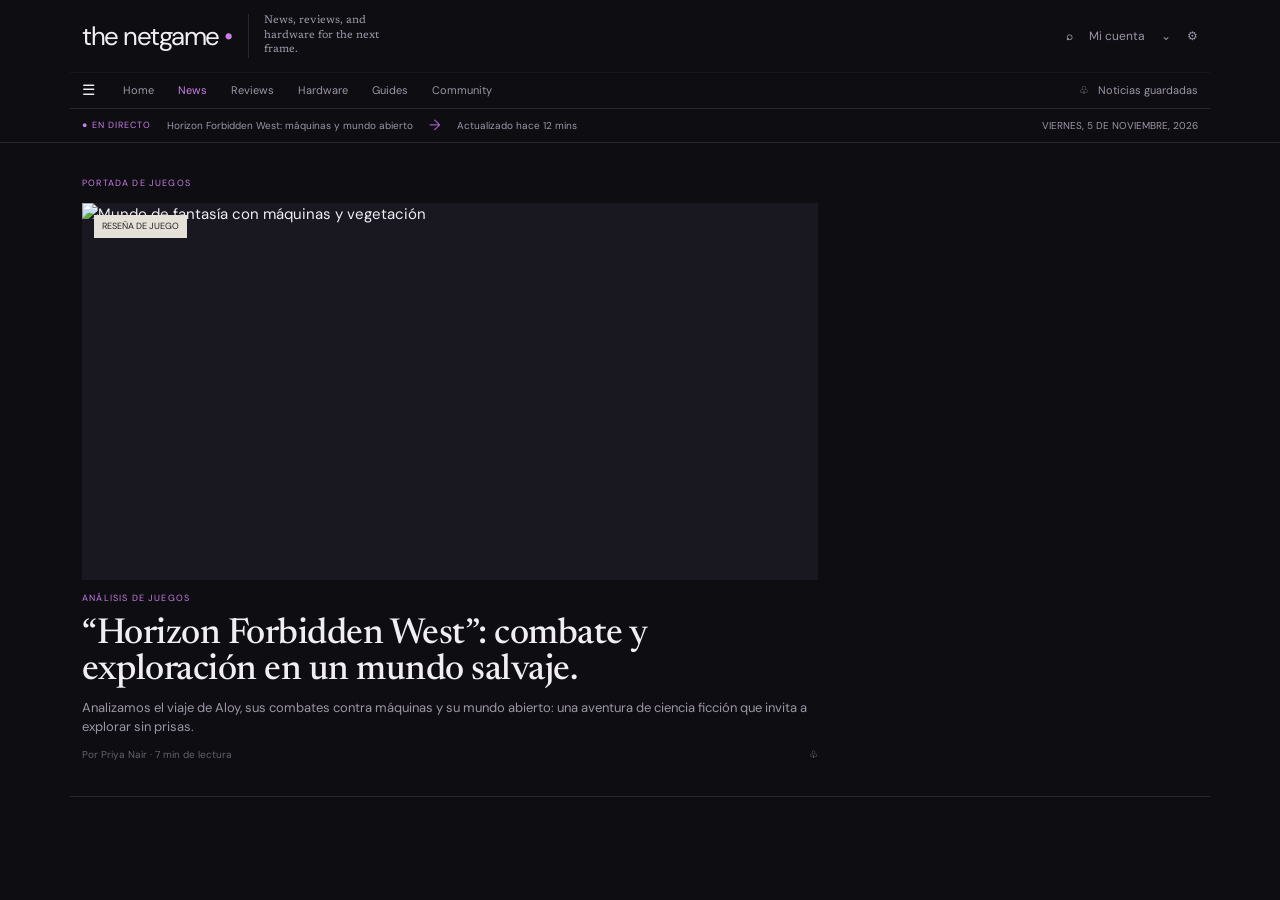
==== noticias.html @ 0d43a24c "feat(cosa no funcional)" ====
<!DOCTYPE html>
<html lang="es">
<head>
  <meta charset="UTF-8" />
  <meta name="viewport" content="width=device-width, initial-scale=1.0" />
  <meta name="description" content="Noticias, análisis y reviews de videojuegos y hardware." />
  <title>the netgame · Noticias y reviews</title>
  <link href="https://cdn.jsdelivr.net/npm/bootstrap@5.3.3/dist/css/bootstrap.min.css" rel="stylesheet" />
  <link rel="preconnect" href="https://fonts.googleapis.com" />
  <link rel="preconnect" href="https://fonts.gstatic.com" crossorigin />
  <link href="https://fonts.googleapis.com/css2?family=DM+Sans:wght@400;500;600;700&family=Newsreader:opsz,wght@6..72,400;6..72,500;6..72,600&display=swap" rel="stylesheet" />
  <link rel="stylesheet" href="styles/style.css" />
</head>
<body>
    <header class="site-header">
        <div class="topbar container d-flex align-items-center gap-3">
        <a class="brand" href="#">the netgame <span>•</span></a>
        <p class="brand-note">News, reviews, and<br />hardware for the next<br />frame.</p>
        <div class="header-actions d-flex align-items-center gap-3 ms-auto">
            <button class="icon-button" aria-label="Buscar">⌕</button>
            <a href="#">Mi cuenta</a>
            <span>⌄</span>
            <span>⚙</span>
        </div>
        </div>
        <nav class="main-nav container d-flex align-items-center gap-4">
        <button class="menu-button" aria-label="Abrir menú">☰</button>
        <a href="#">Home</a>
        <a class="active" href="#">News</a>
        <a href="#">Reviews</a>
        <a href="#">Hardware</a>
        <a href="#">Guides</a>
        <a href="#">Community</a>
        <a class="saved" href="#">♧ &nbsp; Noticias guardadas</a>
        </nav>
        <div class="ticker container d-flex align-items-center gap-3">
        <span class="live">● EN DIRECTO</span>
        <span>Horizon Forbidden West: máquinas y mundo abierto</span>
        <span class="ticker-arrow">→</span>
        <span>Actualizado hace 12 mins</span>
        <time>VIERNES, 5 DE NOVIEMBRE, 2026</time>
        </div>
    </header>
    
    <main class="container">
        <section class="hero-layout section row g-4">
        <article class="hero-story col-lg-8">
            <p class="eyebrow">PORTADA DE JUEGOS</p>
            <a href="#" class="image-link">
            <div class="hero-image image-frame">
                <img src="https://picsum.photos/seed/horizon-world/1200/620" alt="Mundo de fantasía con máquinas y vegetación" />
                <span class="image-tag">RESEÑA DE JUEGO</span>
            </div>
            </a>
            <p class="category">ANÁLISIS DE JUEGOS</p>
            <h1>“Horizon Forbidden West”: combate y exploración en un mundo salvaje.</h1>
            <p class="summary">Analizamos el viaje de Aloy, sus combates contra máquinas y su mundo abierto: una aventura de ciencia ficción que invita a explorar sin prisas.</p>
            <p class="byline">Por Priya Nair · 7 min de lectura <span>♧</span></p>
            </article>
        </section>
    </main>   
</html>
---- styles/style.css ----
:root {
  --bg: #0e0d12;
  --surface: #19171f;
  --surface-light: #272331;
  --text: #f0edf3;
  --muted: #9c96a7;
  --faint: #666170;
  --line: #292630;
  --purple: #a45bc4;
  --purple-light: #c97ee7;
  --sans: "DM Sans", Arial, sans-serif;
  --serif: "Newsreader", Georgia, serif;
}

* { box-sizing: border-box; }
html { scroll-behavior: smooth; }
body { margin: 0; background: var(--bg); color: var(--text); font-family: var(--sans); font-size: 15px; }
a { color: inherit; text-decoration: none; }
a:hover { color: var(--purple-light); }
button, input { font: inherit; }
.site-header { border-bottom: 1px solid var(--line); }
.topbar { min-height: 72px; }
.brand { font-size: 26px; letter-spacing: -1.5px; white-space: nowrap; }
.brand span, .live, .category, .eyebrow { color: var(--purple-light); }
.brand-note { border-left: 1px solid var(--line); color: var(--muted); font: 11px/1.35 var(--serif); margin: 0; padding-left: 15px; }
.header-actions { color: var(--muted); font-size: 12px; }
.icon-button, .menu-button { background: none; border: 0; color: var(--text); cursor: pointer; padding: 0; }
.main-nav { border-top: 1px solid #17161b; min-height: 36px; font-size: 11px; color: var(--muted); }
.menu-button { font-size: 15px; margin-right: 4px; }
.main-nav .active { color: var(--purple-light); }
.saved { margin-left: auto; }
.ticker { border-top: 1px solid var(--line); color: var(--muted); font-size: 10px; min-height: 34px; }
.live { font-size: 9px; letter-spacing: .12em; white-space: nowrap; }
.ticker-arrow { color: var(--purple); font-size: 15px; }
.ticker time { margin-left: auto; }
.section { border-bottom: 1px solid var(--line); padding: 34px 0; }
.eyebrow, .category, .meta, .footer-title { font-size: 9px; letter-spacing: .13em; margin: 0 0 12px; }
.image-frame { background: var(--surface); overflow: hidden; position: relative; }
.image-frame img { display: block; height: 100%; object-fit: cover; transition: transform .35s ease; width: 100%; }
.image-link:hover img { transform: scale(1.025); }
.hero-image { aspect-ratio: 1.95 / 1; }
.image-tag { background: #e6e1d8; color: #242025; font-size: 9px; left: 12px; padding: 5px 8px; position: absolute; top: 12px; }
.hero-story h1 { font: 500 clamp(28px, 2.8vw, 40px)/1 var(--serif); letter-spacing: -.5px; margin: 0 0 10px; max-width: 800px; }
.summary { color: var(--muted); font-size: 13px; line-height: 1.45; margin: 0 0 10px; max-width: 800px; }
.byline { color: var(--faint); font-size: 10px; margin: 0; }
.byline span, .byline i { color: var(--muted); float: right; font-style: normal; }
.category { color: var(--purple-light); margin-top: 12px; }
.news-rail { border-left: 1px solid var(--line); padding-left: 27px; }
.rail-heading { align-items: baseline; display: flex; justify-content: space-between; margin-bottom: 8px; }
.rail-heading h2, .section-heading h2 { font-size: 18px; font-weight: 500; margin: 0; }
.rail-story { border-bottom: 1px solid var(--line); padding: 10px 0 13px; }
.rail-story .meta { color: var(--faint); margin-bottom: 7px; }
.meta b { color: var(--purple); font-weight: 500; margin-left: 8px; }
.rail-story h3 { font: 400 18px/1.05 var(--serif); margin: 0; }
.more-link { color: var(--purple-light); display: inline-block; font-size: 10px; margin-top: 12px; }
.rail-note { background: var(--surface); margin-top: 15px; padding: 15px 14px; }
.rail-note .category { margin: 0 0 8px; }
.rail-note h3 { font: 400 18px/1.05 var(--serif); margin: 0 0 9px; }
.rail-note p:not(.category) { color: var(--muted); font-size: 10px; line-height: 1.4; margin: 0 0 8px; }
.rail-note span { color: var(--faint); font-size: 9px; }
.section-heading { align-items: center; border-left: 2px solid var(--purple-light); display: flex; justify-content: space-between; padding-left: 9px; }
.section-heading a { color: var(--purple-light); font-size: 10px; }
.filters { display: flex; flex-wrap: wrap; gap: 7px; margin: 15px 0; }
.filters a { border: 1px solid #39343f; border-radius: 20px; color: var(--muted); font-size: 9px; padding: 5px 12px; }
.filters .selected { background: #30243c; border-color: var(--purple); color: var(--purple-light); }
.card-image { aspect-ratio: 1.75 / 1; }
.game-card h3 { font: 400 18px/1.05 var(--serif); margin: 0 0 8px; }
.game-card > p:not(.category) { color: var(--muted); font-size: 11px; line-height: 1.4; margin: 0 0 9px; }
.split-feature { padding: 16px 0; }
.split-copy { background: var(--surface); padding: 45px 32px; }
.split-copy .category { margin: 0 0 13px; }
.split-copy h2 { font: 400 clamp(25px, 2.6vw, 36px)/.98 var(--serif); margin: 0 0 17px; }
.split-copy > p:not(.category) { color: var(--muted); font-size: 12px; line-height: 1.45; max-width: 500px; }
.split-copy .more-link { float: right; }
.split-image { min-height: 280px; }
.trends { align-items: center; display: flex; gap: 20px; padding: 0 0 30px; color: var(--purple-light); font-size: 10px; }
.trends span { color: var(--faint); font-size: 8px; letter-spacing: .12em; }
.newsletter { background: #282337; padding: 30px 0; }
.newsletter h2 { font: 400 clamp(22px, 2vw, 28px)/1.05 var(--serif); margin: 0 0 8px; }
.newsletter p:not(.category), .newsletter small { color: var(--muted); font-size: 10px; margin: 0; }
.newsletter input { background: #111016; border: 0; color: var(--text); min-width: 0; padding: 11px; }
.newsletter button { background: var(--purple); border: 0; color: #fff; cursor: pointer; padding: 0 15px; }
.newsletter small { grid-column: 1 / -1; margin-top: 7px; }
.site-footer { padding-top: 28px; }
.footer-grid { padding-bottom: 30px; }
.footer-grid p:not(.footer-title) { color: var(--muted); font-size: 10px; }
.footer-title { color: var(--faint); margin-bottom: 10px; }
.footer-grid div:not(:first-child) a { color: var(--muted); display: block; font-size: 10px; margin-bottom: 7px; }
.footer-bottom { border-top: 1px solid var(--line); color: var(--faint); display: flex; font-size: 9px; justify-content: space-between; padding: 15px 0 22px; }
.sr-only { height: 1px; margin: -1px; overflow: hidden; position: absolute; width: 1px; }

@media (max-width: 760px) {
  .brand { font-size: 23px; }
  .brand-note, .header-actions a, .main-nav a:nth-of-type(n+4), .saved, .ticker time { display: none; }
  .main-nav { gap: 15px; overflow: hidden; }
  .news-rail { border-left: 0; border-top: 1px solid var(--line); padding: 25px 0 0; }
  .split-copy { padding: 32px 24px; }
  .split-image { min-height: 210px; }
  .trends { flex-wrap: wrap; gap: 12px; }
  .footer-bottom { flex-direction: column; gap: 8px; }
}
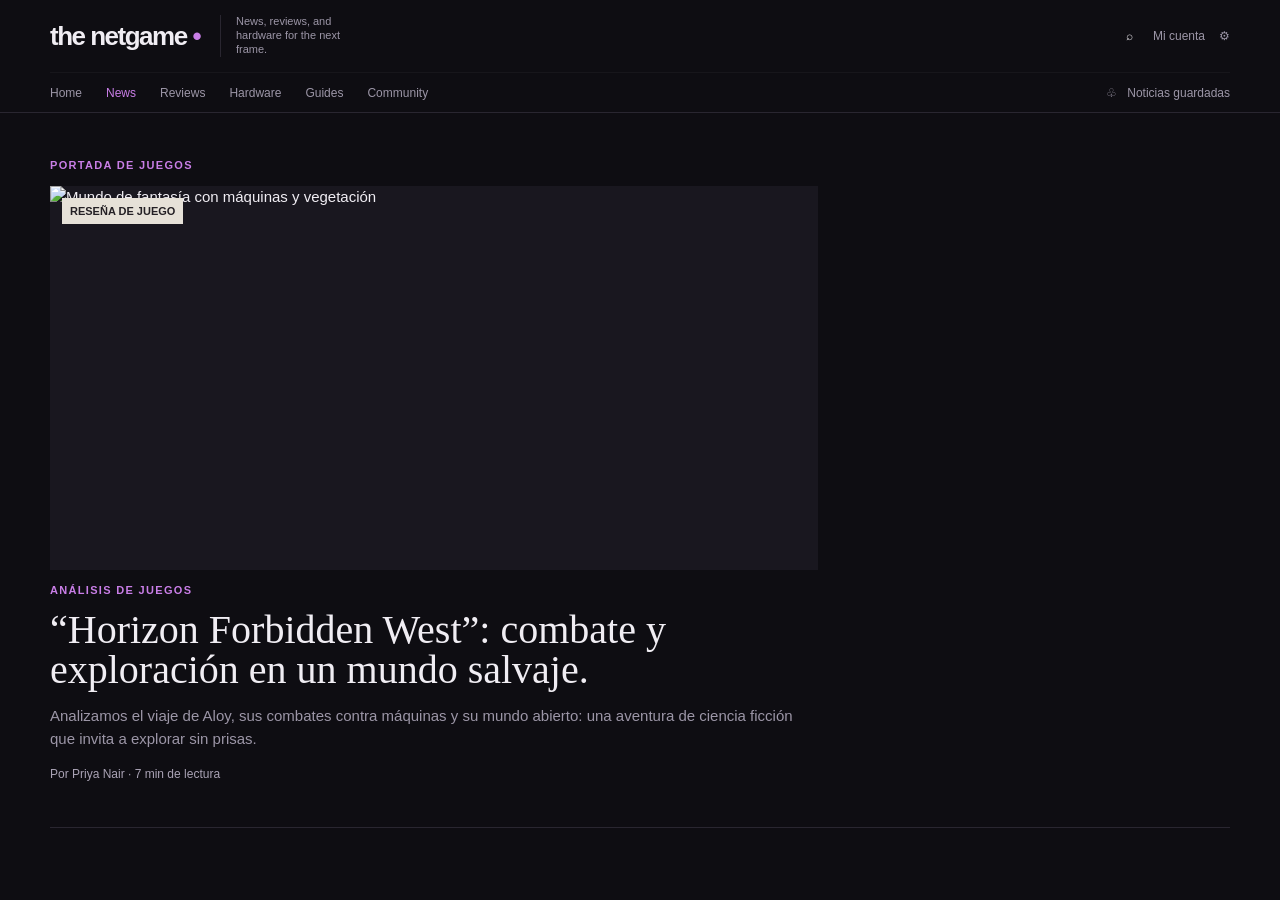
==== commit 7d54a3ba: "move (changed from bootstrap to plain css organized)" ====
--- a/noticias.html
+++ b/noticias.html
@@ -3,60 +3,49 @@
 <head>
   <meta charset="UTF-8" />
   <meta name="viewport" content="width=device-width, initial-scale=1.0" />
-  <meta name="description" content="Noticias, análisis y reviews de videojuegos y hardware." />
-  <title>the netgame · Noticias y reviews</title>
-  <link href="https://cdn.jsdelivr.net/npm/bootstrap@5.3.3/dist/css/bootstrap.min.css" rel="stylesheet" />
-  <link rel="preconnect" href="https://fonts.googleapis.com" />
-  <link rel="preconnect" href="https://fonts.gstatic.com" crossorigin />
-  <link href="https://fonts.googleapis.com/css2?family=DM+Sans:wght@400;500;600;700&family=Newsreader:opsz,wght@6..72,400;6..72,500;6..72,600&display=swap" rel="stylesheet" />
-  <link rel="stylesheet" href="styles/style.css" />
+  <title>Noticias · the netgame</title>
+  <link rel="stylesheet" href="styles/base.css" />
+  <link rel="stylesheet" href="styles/layout.css" />
+  <link rel="stylesheet" href="styles/components.css" />
+  <link rel="stylesheet" href="styles/responsive.css" />
 </head>
 <body>
-    <header class="site-header">
-        <div class="topbar container d-flex align-items-center gap-3">
-        <a class="brand" href="#">the netgame <span>•</span></a>
-        <p class="brand-note">News, reviews, and<br />hardware for the next<br />frame.</p>
-        <div class="header-actions d-flex align-items-center gap-3 ms-auto">
-            <button class="icon-button" aria-label="Buscar">⌕</button>
-            <a href="#">Mi cuenta</a>
-            <span>⌄</span>
-            <span>⚙</span>
+  <header class="site-header">
+    <div class="topbar container">
+      <a class="brand" href="index.html">the netgame <span>•</span></a>
+      <p class="brand-note">News, reviews, and<br />hardware for the next<br />frame.</p>
+      <div class="header-actions">
+        <button aria-label="Buscar">⌕</button>
+        <a href="#">Mi cuenta</a>
+        <span>⚙</span>
+      </div>
+    </div>
+
+    <nav class="main-nav container" aria-label="Navegación principal">
+      <a href="index.html">Home</a>
+      <a class="active" href="noticias.html">News</a>
+      <a href="#">Reviews</a>
+      <a href="#">Hardware</a>
+      <a href="#">Guides</a>
+      <a href="#">Community</a>
+      <a class="saved" href="#">♧ &nbsp; Noticias guardadas</a>
+    </nav>
+  </header>
+
+  <main class="container section-grid">
+    <p class="section-label">PORTADA DE JUEGOS</p>
+    <article class="hero-layout">
+      <div class="hero-story">
+        <div class="hero-image image-frame">
+          <img src="https://picsum.photos/seed/horizon-world/1200/620" alt="Mundo de fantasía con máquinas y vegetación" />
+          <span class="image-tag">RESEÑA DE JUEGO</span>
         </div>
-        </div>
-        <nav class="main-nav container d-flex align-items-center gap-4">
-        <button class="menu-button" aria-label="Abrir menú">☰</button>
-        <a href="#">Home</a>
-        <a class="active" href="#">News</a>
-        <a href="#">Reviews</a>
-        <a href="#">Hardware</a>
-        <a href="#">Guides</a>
-        <a href="#">Community</a>
-        <a class="saved" href="#">♧ &nbsp; Noticias guardadas</a>
-        </nav>
-        <div class="ticker container d-flex align-items-center gap-3">
-        <span class="live">● EN DIRECTO</span>
-        <span>Horizon Forbidden West: máquinas y mundo abierto</span>
-        <span class="ticker-arrow">→</span>
-        <span>Actualizado hace 12 mins</span>
-        <time>VIERNES, 5 DE NOVIEMBRE, 2026</time>
-        </div>
-    </header>
-    
-    <main class="container">
-        <section class="hero-layout section row g-4">
-        <article class="hero-story col-lg-8">
-            <p class="eyebrow">PORTADA DE JUEGOS</p>
-            <a href="#" class="image-link">
-            <div class="hero-image image-frame">
-                <img src="https://picsum.photos/seed/horizon-world/1200/620" alt="Mundo de fantasía con máquinas y vegetación" />
-                <span class="image-tag">RESEÑA DE JUEGO</span>
-            </div>
-            </a>
-            <p class="category">ANÁLISIS DE JUEGOS</p>
-            <h1>“Horizon Forbidden West”: combate y exploración en un mundo salvaje.</h1>
-            <p class="summary">Analizamos el viaje de Aloy, sus combates contra máquinas y su mundo abierto: una aventura de ciencia ficción que invita a explorar sin prisas.</p>
-            <p class="byline">Por Priya Nair · 7 min de lectura <span>♧</span></p>
-            </article>
-        </section>
-    </main>   
-</html>+        <p class="section-label">ANÁLISIS DE JUEGOS</p>
+        <h1>“Horizon Forbidden West”: combate y exploración en un mundo salvaje.</h1>
+        <p class="summary">Analizamos el viaje de Aloy, sus combates contra máquinas y su mundo abierto: una aventura de ciencia ficción que invita a explorar sin prisas.</p>
+        <p class="byline">Por Priya Nair · 7 min de lectura</p>
+      </div>
+    </article>
+  </main>
+</body>
+</html>
--- a/styles/base.css
+++ b/styles/base.css
@@ -0,0 +1,56 @@
+:root {
+  --bg: #0e0d12;
+  --surface: #19171f;
+  --surface-alt: #282337;
+  --text: #f0edf3;
+  --muted: #9c96a7;
+  --muted-light: #aaa3b5;
+  --faint: #666170;
+  --line: #292630;
+  --line-dark: #17161b;
+  --purple: #c97ee7;
+  --purple-dark: #a45bc4;
+  --purple-selected: #30243c;
+  --font-sans: Arial, Helvetica, sans-serif;
+  --font-serif: Georgia, "Times New Roman", serif;
+}
+
+* { box-sizing: border-box; }
+
+body {
+  margin: 0;
+  background: var(--bg);
+  color: var(--text);
+  font-family: var(--font-sans);
+  font-size: 15px;
+  line-height: 1.5;
+}
+
+a {
+  color: inherit;
+  text-decoration: none;
+}
+
+a:hover { color: var(--purple); }
+
+button,
+input { font: inherit; }
+
+button { cursor: pointer; }
+
+img {
+  display: block;
+  max-width: 100%;
+}
+
+.sr-only {
+  position: absolute;
+  width: 1px;
+  height: 1px;
+  padding: 0;
+  margin: -1px;
+  overflow: hidden;
+  clip: rect(0, 0, 0, 0);
+  white-space: nowrap;
+  border: 0;
+}
--- a/styles/layout.css
+++ b/styles/layout.css
@@ -0,0 +1,77 @@
+.container {
+  width: min(1180px, calc(100% - 40px));
+  margin-inline: auto;
+}
+
+.topbar,
+.main-nav,
+.ticker,
+.header-actions {
+  display: flex;
+  align-items: center;
+}
+
+.topbar {
+  min-height: 72px;
+  gap: 20px;
+}
+
+.header-actions {
+  margin-left: auto;
+  gap: 14px;
+}
+
+.main-nav {
+  min-height: 40px;
+  gap: 24px;
+  border-top: 1px solid var(--line-dark);
+}
+
+.main-nav .saved,
+.ticker time {
+  margin-left: auto;
+}
+
+.ticker {
+  min-height: 36px;
+  gap: 14px;
+  border-top: 1px solid var(--line);
+}
+
+.hero-layout {
+  display: grid;
+  grid-template-columns: minmax(0, 2fr) minmax(280px, 1fr);
+  gap: 28px;
+}
+
+.section-grid {
+  border-bottom: 1px solid var(--line);
+  padding: 32px 0;
+}
+
+.card-grid {
+  display: grid;
+  grid-template-columns: repeat(3, minmax(0, 1fr));
+  gap: 24px;
+}
+
+.split-feature {
+  display: grid;
+  grid-template-columns: 5fr 7fr;
+  padding: 16px 0;
+  border-bottom: 1px solid var(--line);
+}
+
+.newsletter-inner {
+  display: grid;
+  grid-template-columns: 1fr 1fr;
+  align-items: center;
+  gap: 40px;
+}
+
+.footer-grid {
+  display: grid;
+  grid-template-columns: 3fr repeat(3, 1fr);
+  gap: 40px;
+  padding-bottom: 30px;
+}
--- a/styles/components.css
+++ b/styles/components.css
@@ -0,0 +1,296 @@
+.site-header { border-bottom: 1px solid var(--line); }
+
+.brand {
+  font-size: 26px;
+  font-weight: 700;
+  letter-spacing: -1.5px;
+  white-space: nowrap;
+}
+
+.brand span,
+.live,
+.section-label,
+.more-link,
+.ticker-arrow,
+.trends a,
+.section-heading a {
+  color: var(--purple);
+}
+
+.brand-note,
+.header-actions,
+.main-nav,
+.ticker,
+.summary,
+.game-card > p,
+.rail-note p,
+.split-copy > p,
+.newsletter p,
+.footer-grid p,
+.footer-grid a {
+  color: var(--muted);
+}
+
+.brand-note {
+  border-left: 1px solid var(--line);
+  padding-left: 15px;
+  font-size: 11px;
+  line-height: 1.25;
+}
+
+.header-actions,
+.main-nav,
+.ticker { font-size: 12px; }
+
+.main-nav a.active { color: var(--purple); }
+
+.header-actions button,
+.menu-button {
+  border: 0;
+  background: transparent;
+  color: var(--text);
+}
+
+.ticker time,
+.footer-bottom { color: var(--faint); }
+
+.live,
+.ticker time,
+.metadata,
+.section-label,
+.footer-title,
+.trends > span {
+  font-size: 11px;
+  font-weight: 600;
+  letter-spacing: 0.12em;
+}
+
+.section-label { margin: 12px 0; }
+
+.image-frame {
+  position: relative;
+  overflow: hidden;
+  background: var(--surface);
+}
+
+.image-frame img {
+  width: 100%;
+  height: 100%;
+  object-fit: cover;
+  transition: transform 0.3s ease;
+}
+
+.image-link:hover img { transform: scale(1.02); }
+.hero-image { aspect-ratio: 2 / 1; }
+.card-image { aspect-ratio: 16 / 9; }
+
+.image-tag {
+  position: absolute;
+  top: 12px;
+  left: 12px;
+  padding: 5px 8px;
+  background: #e6e1d8;
+  color: #242025;
+  font-size: 11px;
+  font-weight: 600;
+}
+
+.hero-story h1,
+.split-copy h2,
+.newsletter h2,
+.rail-story h3,
+.rail-note h3,
+.game-card h3 {
+  font-family: var(--font-serif);
+  font-weight: 400;
+}
+
+.hero-story h1 {
+  max-width: 800px;
+  margin: 0 0 10px;
+  font-size: 40px;
+  line-height: 1;
+}
+
+.summary { max-width: 800px; }
+
+.byline,
+.game-card .byline {
+  color: var(--muted-light);
+  font-size: 12px;
+  font-weight: 500;
+}
+
+.byline span { float: right; }
+
+.news-rail {
+  padding-left: 27px;
+  border-left: 1px solid var(--line);
+}
+
+.rail-heading,
+.section-heading {
+  display: flex;
+  align-items: center;
+  justify-content: space-between;
+}
+
+.rail-heading h2,
+.section-heading h2 {
+  margin: 0;
+  font-size: 18px;
+  font-weight: 500;
+}
+
+.rail-story {
+  padding: 12px 0;
+  border-bottom: 1px solid var(--line);
+}
+
+.rail-story h3,
+.rail-note h3,
+.game-card h3 {
+  margin: 6px 0;
+  font-size: 18px;
+  line-height: 1.05;
+}
+
+.metadata {
+  color: var(--muted-light);
+  margin: 0;
+  letter-spacing: 0.05em;
+}
+
+.metadata b {
+  margin-left: 8px;
+  color: var(--purple);
+}
+
+.more-link,
+.section-heading a {
+  display: inline-block;
+  margin-top: 12px;
+  font-size: 12px;
+  font-weight: 600;
+}
+
+.rail-note {
+  margin-top: 15px;
+  padding: 15px;
+  background: var(--surface);
+}
+
+.rail-note span,
+.game-card .byline { color: var(--muted-light); }
+
+.review-section { border-bottom: 1px solid var(--line); }
+
+.section-heading {
+  padding-left: 9px;
+  border-left: 2px solid var(--purple);
+}
+
+.filters {
+  display: flex;
+  flex-wrap: wrap;
+  gap: 8px;
+  margin: 16px 0;
+}
+
+.filters a {
+  padding: 5px 12px;
+  border: 1px solid #39343f;
+  border-radius: 999px;
+  color: var(--muted);
+  font-size: 12px;
+}
+
+.filters a.active {
+  border-color: var(--purple-dark);
+  background: var(--purple-selected);
+  color: var(--purple);
+}
+
+.game-card > p {
+  font-size: 12px;
+  line-height: 1.45;
+}
+
+.split-copy {
+  min-height: 280px;
+  padding: 45px 32px;
+  background: var(--surface);
+}
+
+.split-copy h2 {
+  max-width: 600px;
+  margin: 0 0 16px;
+  font-size: 36px;
+  line-height: 1;
+}
+
+.split-image { min-height: 280px; }
+
+.trends {
+  display: flex;
+  flex-wrap: wrap;
+  align-items: center;
+  gap: 20px;
+  padding: 30px 0;
+  font-size: 12px;
+}
+
+.newsletter {
+  padding: 30px 0;
+  background: var(--surface-alt);
+}
+
+.newsletter h2 {
+  margin: 0 0 8px;
+  font-size: 28px;
+  line-height: 1.05;
+}
+
+.newsletter form {
+  display: grid;
+  grid-template-columns: 1fr auto;
+}
+
+.newsletter input {
+  min-width: 0;
+  padding: 11px;
+  border: 0;
+  background: #111016;
+  color: var(--text);
+}
+
+.newsletter button {
+  padding: 10px 15px;
+  border: 0;
+  background: var(--purple-dark);
+  color: #fff;
+}
+
+.newsletter small {
+  grid-column: 1 / -1;
+  margin-top: 8px;
+  color: var(--muted-light);
+  font-size: 11px;
+}
+
+.site-footer { padding-top: 28px; }
+
+.footer-grid {
+  border-bottom: 1px solid var(--line);
+}
+
+.footer-grid a { display: block; font-size: 12px; }
+.footer-grid p { font-size: 12px; }
+.footer-title { color: var(--faint); }
+
+.footer-bottom {
+  display: flex;
+  justify-content: space-between;
+  padding: 15px 0 22px;
+  font-size: 11px;
+}
--- a/styles/responsive.css
+++ b/styles/responsive.css
@@ -0,0 +1,62 @@
+@media (max-width: 991px) {
+  .hero-layout {
+    grid-template-columns: 1fr;
+  }
+
+  .news-rail {
+    padding: 24px 0 0;
+    border-left: 0;
+    border-top: 1px solid var(--line);
+  }
+
+  .card-grid {
+    grid-template-columns: repeat(2, minmax(0, 1fr));
+  }
+
+  .footer-grid {
+    grid-template-columns: 2fr repeat(2, 1fr);
+  }
+}
+
+@media (max-width: 767px) {
+  .container {
+    width: calc(100% - 32px);
+  }
+
+  .brand-note,
+  .header-actions a,
+  .main-nav a:nth-of-type(n + 4),
+  .saved,
+  .ticker-update,
+  .ticker time {
+    display: none;
+  }
+
+  .main-nav {
+    gap: 15px;
+  }
+
+  .ticker {
+    overflow: hidden;
+  }
+
+  .hero-story h1 {
+    font-size: 32px;
+  }
+
+  .card-grid,
+  .split-feature,
+  .newsletter-inner,
+  .footer-grid {
+    grid-template-columns: 1fr;
+  }
+
+  .split-copy {
+    padding: 32px 24px;
+  }
+
+  .footer-bottom {
+    flex-direction: column;
+    gap: 8px;
+  }
+}
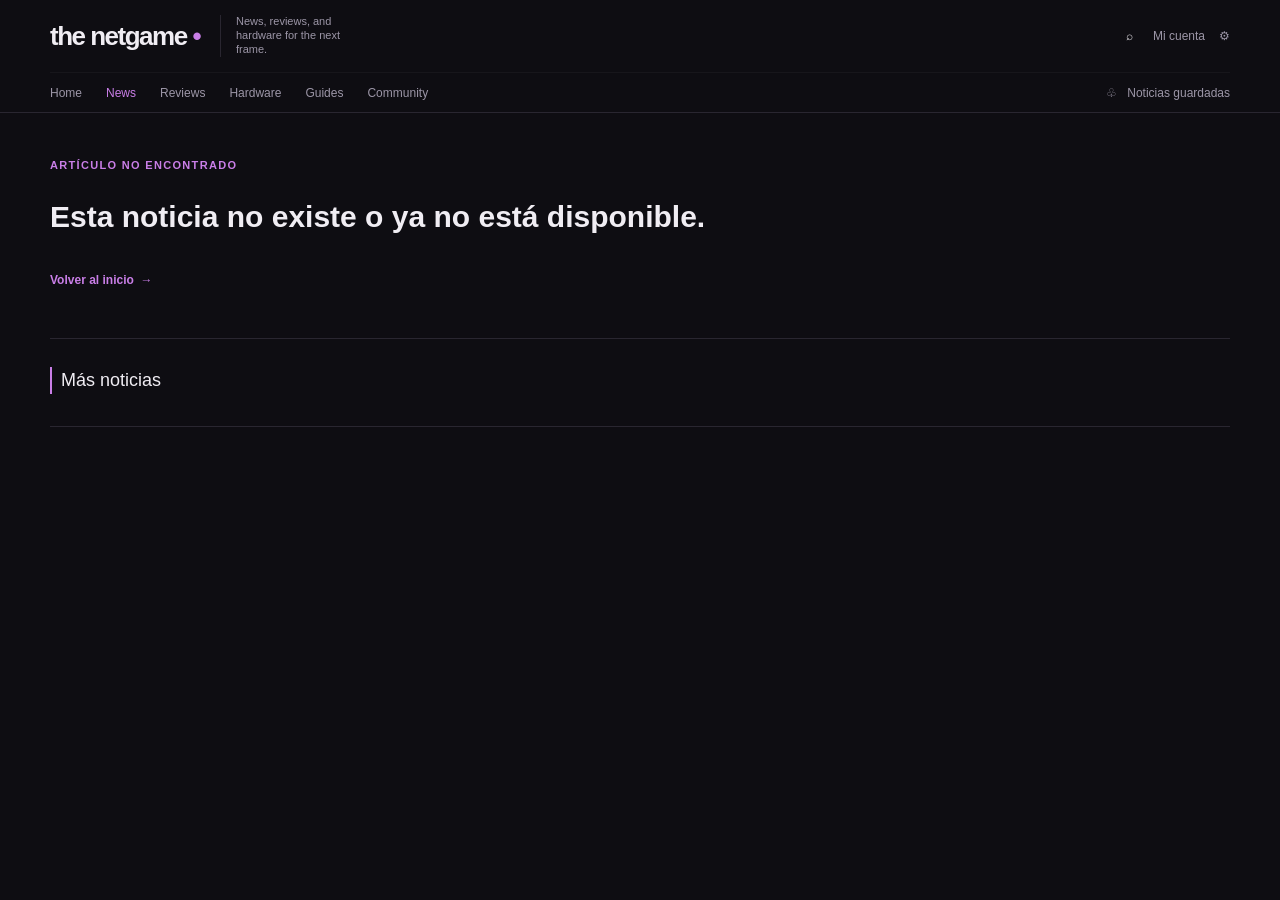
==== commit 2d480e30: "feat(dynamic pages)" ====
--- a/noticias.html
+++ b/noticias.html
@@ -33,19 +33,33 @@
   </header>
 
   <main class="container section-grid">
-    <p class="section-label">PORTADA DE JUEGOS</p>
-    <article class="hero-layout">
-      <div class="hero-story">
-        <div class="hero-image image-frame">
-          <img src="https://picsum.photos/seed/horizon-world/1200/620" alt="Mundo de fantasía con máquinas y vegetación" />
-          <span class="image-tag">RESEÑA DE JUEGO</span>
-        </div>
-        <p class="section-label">ANÁLISIS DE JUEGOS</p>
-        <h1>“Horizon Forbidden West”: combate y exploración en un mundo salvaje.</h1>
-        <p class="summary">Analizamos el viaje de Aloy, sus combates contra máquinas y su mundo abierto: una aventura de ciencia ficción que invita a explorar sin prisas.</p>
-        <p class="byline">Por Priya Nair · 7 min de lectura</p>
+    <div id="article-not-found" hidden>
+      <p class="section-label">ARTÍCULO NO ENCONTRADO</p>
+      <h1>Esta noticia no existe o ya no está disponible.</h1>
+      <a class="more-link" href="index.html">Volver al inicio&nbsp; →</a>
+    </div>
+
+    <article id="article-content" class="article-page">
+      <p class="section-label" id="article-category"></p>
+      <h1 id="article-page-title"></h1>
+      <p class="article-summary" id="article-summary"></p>
+      <div class="article-meta">
+        <span id="article-author"></span>
+        <span id="article-reading-time"></span>
+        <time id="article-date"></time>
       </div>
+      <div class="article-image image-frame">
+        <img id="article-image" src="" alt="" />
+      </div>
+      <div class="article-body" id="article-body"></div>
     </article>
+
+    <section class="related-section">
+      <div class="section-heading"><h2>Más noticias</h2></div>
+      <div class="card-grid" id="related-articles"></div>
+    </section>
   </main>
+  <script src="scripts/articles.js"></script>
+  <script src="scripts/article.js"></script>
 </body>
 </html>
--- a/styles/components.css
+++ b/styles/components.css
@@ -294,3 +294,58 @@
   padding: 15px 0 22px;
   font-size: 11px;
 }
+
+.article-page {
+  max-width: 860px;
+  margin: 0 auto;
+}
+
+.article-page h1 {
+  margin: 0 0 16px;
+  font-family: var(--font-serif);
+  font-size: 48px;
+  font-weight: 400;
+  line-height: 1;
+}
+
+.article-summary {
+  max-width: 760px;
+  margin: 0 0 18px;
+  color: var(--muted);
+  font-size: 17px;
+  line-height: 1.5;
+}
+
+.article-meta {
+  display: flex;
+  flex-wrap: wrap;
+  gap: 12px;
+  margin-bottom: 20px;
+  color: var(--muted-light);
+  font-size: 12px;
+  font-weight: 500;
+}
+
+.article-image {
+  aspect-ratio: 16 / 8;
+  margin-bottom: 28px;
+}
+
+.article-body {
+  max-width: 700px;
+  margin: 0 auto;
+  color: #ddd7e4;
+  font-family: var(--font-serif);
+  font-size: 20px;
+  line-height: 1.7;
+}
+
+.article-body p {
+  margin: 0 0 20px;
+}
+
+.related-section {
+  margin-top: 48px;
+  padding-top: 28px;
+  border-top: 1px solid var(--line);
+}
--- a/styles/responsive.css
+++ b/styles/responsive.css
@@ -59,4 +59,12 @@
     flex-direction: column;
     gap: 8px;
   }
+
+  .article-page h1 {
+    font-size: 34px;
+  }
+
+  .article-body {
+    font-size: 18px;
+  }
 }
